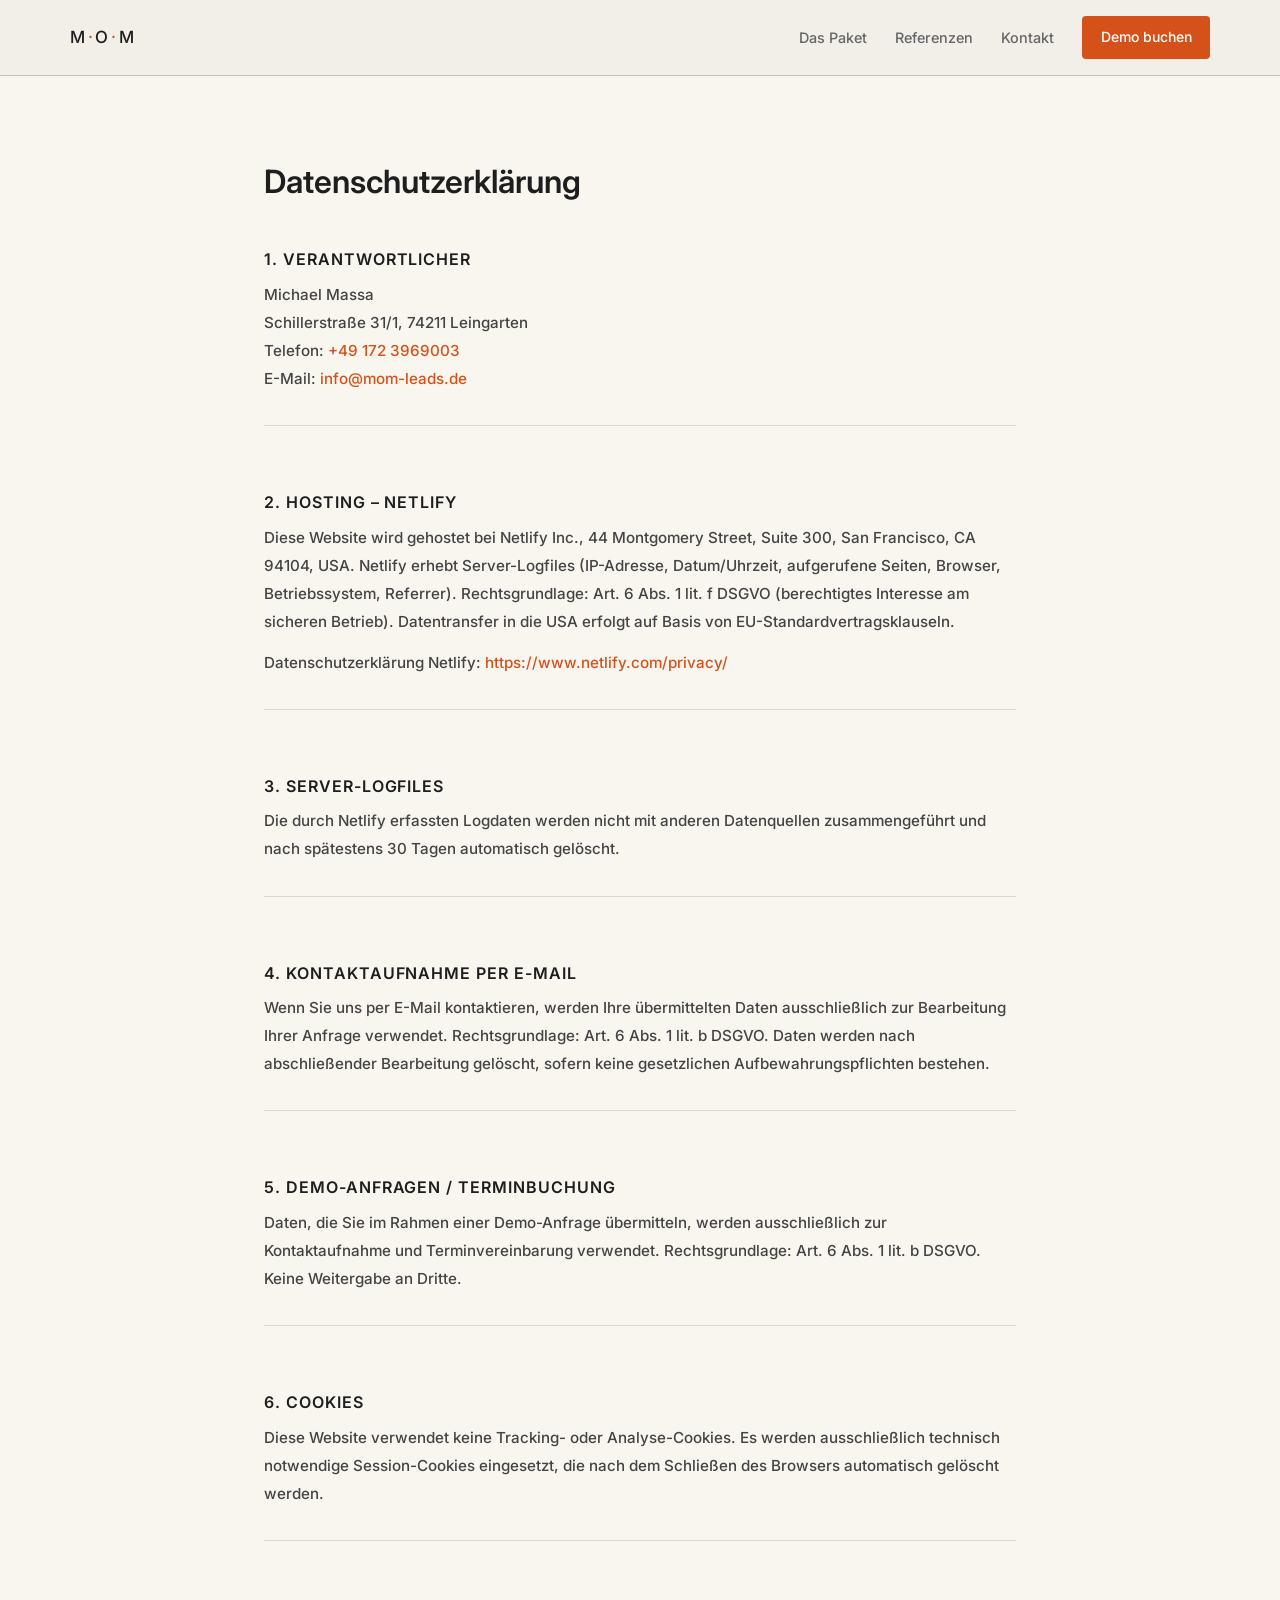
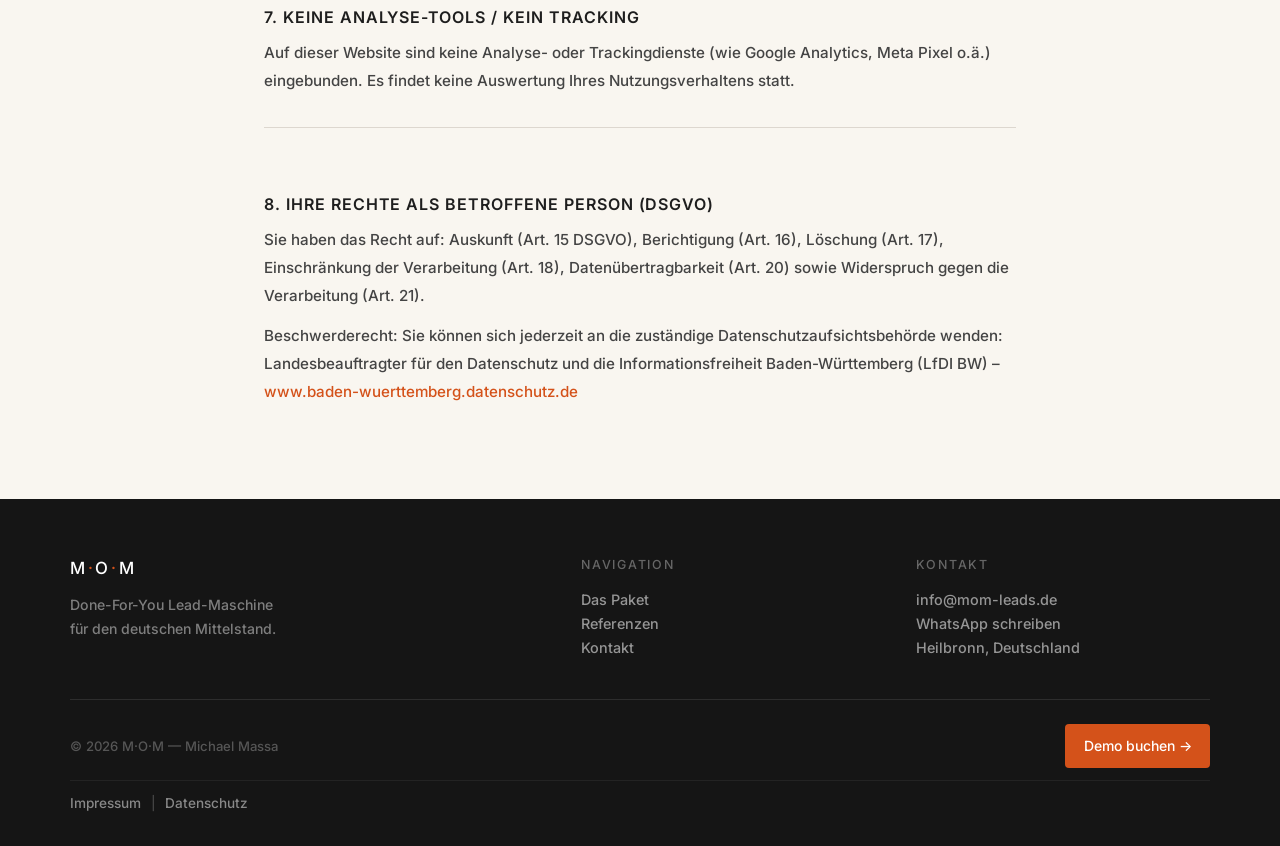
==== datenschutz.html @ 963366c9 "legal: impressum und datenschutz hinzugefuegt" ====
<!DOCTYPE html>
<html lang="de">
<head>
  <meta charset="UTF-8">
  <meta name="viewport" content="width=device-width, initial-scale=1.0">
  <title>Datenschutzerklärung – M·O·M Lead-Maschine</title>
  <meta name="robots" content="noindex, nofollow">
  <link href="https://fonts.googleapis.com/css2?family=Inter:wght@400;500;600;700;800&display=swap" rel="stylesheet">
  <link rel="stylesheet" href="css/main.css">
  <style>
    body { background: #F9F6F0; }
    .legal-wrap {
      max-width: 800px;
      margin: 0 auto;
      padding: 80px 1.5rem 80px;
    }
    .legal-wrap h1 {
      font-size: 2rem;
      font-weight: 600;
      color: #1E1E1E;
      margin: 0 0 2.5rem;
    }
    .legal-wrap h2 {
      font-size: 1rem;
      font-weight: 600;
      color: #1E1E1E;
      margin: 2rem 0 0.5rem;
      text-transform: uppercase;
      letter-spacing: 0.06em;
    }
    .legal-wrap p {
      color: #444;
      font-size: 0.95rem;
      line-height: 1.85;
      margin: 0 0 0.75rem;
    }
    .legal-wrap a {
      color: #D4521A;
      text-decoration: none;
    }
    .legal-wrap a:hover {
      text-decoration: underline;
    }
    .legal-block {
      border-top: 0.5px solid #DDD7CF;
      padding-top: 2rem;
      margin-top: 2rem;
    }
  </style>
</head>
<body>
  <header>
    <div class="container nav-inner">
      <a href="index.html" class="brand">M<span class="dot">·</span>O<span class="dot">·</span>M</a>
      <nav class="nav-links" aria-label="Hauptnavigation">
        <a href="leistungen.html">Das Paket</a>
        <a href="projekte.html">Referenzen</a>
        <a href="kontakt.html">Kontakt</a>
        <a href="kontakt.html" class="nav-button">Demo buchen</a>
      </nav>
      <button class="hamburger" aria-label="Menü öffnen" aria-expanded="false">
        <span></span><span></span><span></span>
      </button>
    </div>
  </header>

  <main>
    <div class="legal-wrap">
      <h1>Datenschutzerklärung</h1>

      <div class="legal-block" style="border-top: none; padding-top: 0; margin-top: 0;">
        <h2>1. Verantwortlicher</h2>
        <p>
          Michael Massa<br>
          Schillerstraße 31/1, 74211 Leingarten<br>
          Telefon: <a href="tel:+491723969003">+49 172 3969003</a><br>
          E-Mail: <a href="mailto:info@mom-leads.de">info@mom-leads.de</a>
        </p>
      </div>

      <div class="legal-block">
        <h2>2. Hosting – Netlify</h2>
        <p>Diese Website wird gehostet bei Netlify Inc., 44 Montgomery Street, Suite 300, San Francisco, CA 94104, USA. Netlify erhebt Server-Logfiles (IP-Adresse, Datum/Uhrzeit, aufgerufene Seiten, Browser, Betriebssystem, Referrer). Rechtsgrundlage: Art. 6 Abs. 1 lit. f DSGVO (berechtigtes Interesse am sicheren Betrieb). Datentransfer in die USA erfolgt auf Basis von EU-Standardvertragsklauseln.</p>
        <p>Datenschutzerklärung Netlify: <a href="https://www.netlify.com/privacy/" target="_blank" rel="noopener noreferrer">https://www.netlify.com/privacy/</a></p>
      </div>

      <div class="legal-block">
        <h2>3. Server-Logfiles</h2>
        <p>Die durch Netlify erfassten Logdaten werden nicht mit anderen Datenquellen zusammengeführt und nach spätestens 30 Tagen automatisch gelöscht.</p>
      </div>

      <div class="legal-block">
        <h2>4. Kontaktaufnahme per E-Mail</h2>
        <p>Wenn Sie uns per E-Mail kontaktieren, werden Ihre übermittelten Daten ausschließlich zur Bearbeitung Ihrer Anfrage verwendet. Rechtsgrundlage: Art. 6 Abs. 1 lit. b DSGVO. Daten werden nach abschließender Bearbeitung gelöscht, sofern keine gesetzlichen Aufbewahrungspflichten bestehen.</p>
      </div>

      <div class="legal-block">
        <h2>5. Demo-Anfragen / Terminbuchung</h2>
        <p>Daten, die Sie im Rahmen einer Demo-Anfrage übermitteln, werden ausschließlich zur Kontaktaufnahme und Terminvereinbarung verwendet. Rechtsgrundlage: Art. 6 Abs. 1 lit. b DSGVO. Keine Weitergabe an Dritte.</p>
      </div>

      <div class="legal-block">
        <h2>6. Cookies</h2>
        <p>Diese Website verwendet keine Tracking- oder Analyse-Cookies. Es werden ausschließlich technisch notwendige Session-Cookies eingesetzt, die nach dem Schließen des Browsers automatisch gelöscht werden.</p>
      </div>

      <div class="legal-block">
        <h2>7. Keine Analyse-Tools / kein Tracking</h2>
        <p>Auf dieser Website sind keine Analyse- oder Trackingdienste (wie Google Analytics, Meta Pixel o.ä.) eingebunden. Es findet keine Auswertung Ihres Nutzungsverhaltens statt.</p>
      </div>

      <div class="legal-block">
        <h2>8. Ihre Rechte als betroffene Person (DSGVO)</h2>
        <p>Sie haben das Recht auf: Auskunft (Art. 15 DSGVO), Berichtigung (Art. 16), Löschung (Art. 17), Einschränkung der Verarbeitung (Art. 18), Datenübertragbarkeit (Art. 20) sowie Widerspruch gegen die Verarbeitung (Art. 21).</p>
        <p>Beschwerderecht: Sie können sich jederzeit an die zuständige Datenschutzaufsichtsbehörde wenden: Landesbeauftragter für den Datenschutz und die Informationsfreiheit Baden-Württemberg (LfDI BW) – <a href="https://www.baden-wuerttemberg.datenschutz.de" target="_blank" rel="noopener noreferrer">www.baden-wuerttemberg.datenschutz.de</a></p>
      </div>
    </div>
  </main>

  <footer class="site-footer">
    <div class="container">
      <div class="footer-grid">
        <div class="footer-brand">
          <a href="index.html" class="brand">M<span class="dot">·</span>O<span class="dot">·</span>M</a>
          <p>Done-For-You Lead-Maschine<br>für den deutschen Mittelstand.</p>
        </div>
        <div class="footer-col">
          <h4>Navigation</h4>
          <a href="leistungen.html">Das Paket</a>
          <a href="projekte.html">Referenzen</a>
          <a href="kontakt.html">Kontakt</a>
        </div>
        <div class="footer-col">
          <h4>Kontakt</h4>
          <a href="mailto:info@mom-leads.de">info@mom-leads.de</a>
          <a href="https://wa.me/TODO" target="_blank" rel="noopener noreferrer" data-todo="wa-nummer">WhatsApp schreiben</a>
          <p>Heilbronn, Deutschland</p>
        </div>
      </div>
      <div class="footer-bottom">
        <p>© 2026 M·O·M — Michael Massa</p>
        <a href="kontakt.html" class="footer-cta">Demo buchen →</a>
      </div>
      <div class="footer-legal">
        <a href="impressum.html">Impressum</a>
        <span>|</span>
        <a href="datenschutz.html">Datenschutz</a>
      </div>
    </div>
  </footer>

  <script src="js/main.js"></script>
</body>
</html>
---- css/main.css ----
:root {
  color-scheme: light;
  font-family: 'Inter', system-ui, -apple-system, sans-serif;
  font-weight: 500;
  color: #1A1A1A;
  background: #F2EEE8;
}

*, *::before, *::after {
  box-sizing: border-box;
  margin: 0;
  padding: 0;
}

html {
  scroll-behavior: smooth;
}

body {
  color: #1A1A1A;
  line-height: 1.6;
  background: #F2EEE8;
  min-height: 100vh;
  display: flex;
  flex-direction: column;
}

main {
  flex: 1;
}

a {
  color: inherit;
  text-decoration: none;
}

button {
  font-family: inherit;
  font-weight: 500;
  border: none;
  outline: none;
  cursor: pointer;
}

input, textarea, select {
  font-family: inherit;
  font-weight: 500;
}

.container {
  width: min(1140px, calc(100% - 3rem));
  margin: 0 auto;
}

/* ── Navigation ─────────────────────────────────────── */

header {
  position: sticky;
  top: 0;
  z-index: 100;
  background: #F2EEE8;
  border-bottom: 0.5px solid #C8C0B4;
  transition: backdrop-filter 0.35s ease, background 0.35s ease;
}

header.scrolled {
  backdrop-filter: blur(14px);
  -webkit-backdrop-filter: blur(14px);
  background: rgba(242, 238, 232, 0.96);
}

.nav-inner {
  display: flex;
  align-items: center;
  justify-content: space-between;
  gap: 1rem;
  padding: 1rem 0;
}

.brand {
  font-size: 1.05rem;
  font-weight: 500;
  letter-spacing: 0.16em;
  display: inline-flex;
  align-items: center;
  color: #1E1E1E;
  text-decoration: none;
  transition: color 0.35s ease;
}

.brand .dot {
  color: #D4521A;
}

.nav-links {
  display: flex;
  align-items: center;
  gap: 1.75rem;
}

.nav-links a {
  color: #666;
  font-size: 0.9rem;
  font-weight: 500;
  transition: color 0.2s ease;
}

.nav-links a:hover {
  color: #1A1A1A;
}

.nav-links a.active {
  color: #1A1A1A;
}

.nav-button {
  background: #D4521A !important;
  color: #ffffff !important;
  border-radius: 4px !important;
  padding: 0.65rem 1.15rem !important;
  font-size: 0.875rem !important;
  font-weight: 500 !important;
  display: inline-block !important;
  transition: opacity 0.2s ease !important;
}

.nav-button:hover {
  opacity: 0.85 !important;
  color: #ffffff !important;
}

/* Hamburger */
.hamburger {
  display: none;
  flex-direction: column;
  gap: 5px;
  cursor: pointer;
  padding: 4px;
  background: none;
  border: none;
}

.hamburger span {
  display: block;
  width: 22px;
  height: 1.5px;
  background: #1E1E1E;
  border-radius: 2px;
  transition: background 0.35s ease;
}

/* ── Fade-up animation ──────────────────────────────── */

.fade-up {
  opacity: 0;
  transform: translateY(18px);
  transition: opacity 0.65s ease, transform 0.65s ease;
}

.fade-up.visible {
  opacity: 1;
  transform: translateY(0);
}

/* ── Shared page hero ───────────────────────────────── */

.page-hero {
  display: grid;
  grid-template-columns: 1fr 1fr;
  gap: 3rem;
  align-items: center;
  min-height: 38vh;
  padding: 4rem 0 3rem;
}

.page-hero h1 {
  margin: 0;
  font-size: 40px;
  font-weight: 500;
  line-height: 1.15;
}

.eyebrow {
  text-transform: uppercase;
  letter-spacing: 0.18em;
  color: #D4521A;
  margin: 0 0 0.9rem;
  font-size: 0.78rem;
  font-weight: 500;
}

.page-copy {
  color: #666;
  font-size: 1rem;
  line-height: 1.85;
  margin: 0;
}

/* ── Footer ─────────────────────────────────────────── */

.site-footer {
  background: #151515;
  border-top: none;
  padding: 3.5rem 0 2rem;
  margin-top: 0;
}

.footer-grid {
  display: grid;
  grid-template-columns: 1.6fr 1fr 1fr;
  gap: 2.5rem;
  padding-bottom: 2.5rem;
  border-bottom: 0.5px solid rgba(255, 255, 255, 0.1);
  margin-bottom: 1.5rem;
}

.footer-brand {
  display: flex;
  flex-direction: column;
  gap: 0.75rem;
}

.footer-brand .brand {
  color: #ffffff;
}

.footer-brand p {
  color: rgba(255, 255, 255, 0.45);
  font-size: 0.88rem;
  line-height: 1.7;
}

.footer-col h4 {
  font-size: 0.78rem;
  font-weight: 500;
  text-transform: uppercase;
  letter-spacing: 0.14em;
  color: rgba(255, 255, 255, 0.35);
  margin-bottom: 0.85rem;
}

.footer-col a,
.footer-col p {
  display: block;
  color: rgba(255, 255, 255, 0.55);
  font-size: 0.9rem;
  line-height: 1.65;
  transition: color 0.2s ease;
}

.footer-col a:hover {
  color: #ffffff;
}

.footer-bottom {
  display: flex;
  align-items: center;
  justify-content: space-between;
  gap: 1rem;
  flex-wrap: wrap;
}

.footer-bottom > p {
  color: rgba(255, 255, 255, 0.28);
  font-size: 0.82rem;
}

.footer-cta {
  background: #D4521A !important;
  color: #ffffff !important;
  border-radius: 4px !important;
  padding: 0.65rem 1.15rem !important;
  font-size: 0.875rem !important;
  font-weight: 500 !important;
  display: inline-block !important;
  transition: opacity 0.2s ease !important;
}

.footer-cta:hover {
  opacity: 0.85 !important;
}

.footer-legal {
  display: flex;
  gap: 0.6rem;
  align-items: center;
  margin-top: 12px;
  padding-top: 0.75rem;
  border-top: 0.5px solid rgba(255, 255, 255, 0.06);
}

.footer-legal a {
  color: #888;
  font-size: 0.85rem;
  text-decoration: none;
  transition: color 0.2s ease;
}

.footer-legal a:hover {
  color: #D4521A;
}

.footer-legal span {
  color: rgba(255, 255, 255, 0.2);
  font-size: 0.85rem;
}

/* ── Mobile ─────────────────────────────────────────── */

@media (max-width: 768px) {
  .hamburger {
    display: flex;
  }

  .nav-links {
    display: none;
    position: fixed;
    top: 0;
    left: 0;
    right: 0;
    bottom: 0;
    background: #151515;
    flex-direction: column;
    align-items: center;
    justify-content: center;
    gap: 1.75rem;
    z-index: 99;
  }

  .nav-links.open {
    display: flex;
  }

  .nav-links a:not(.nav-button) {
    font-size: 1.35rem;
    color: rgba(255, 255, 255, 0.75) !important;
  }

  .nav-links a:not(.nav-button):hover {
    color: #ffffff !important;
  }

  .footer-grid {
    grid-template-columns: 1fr;
    gap: 2rem;
  }
}
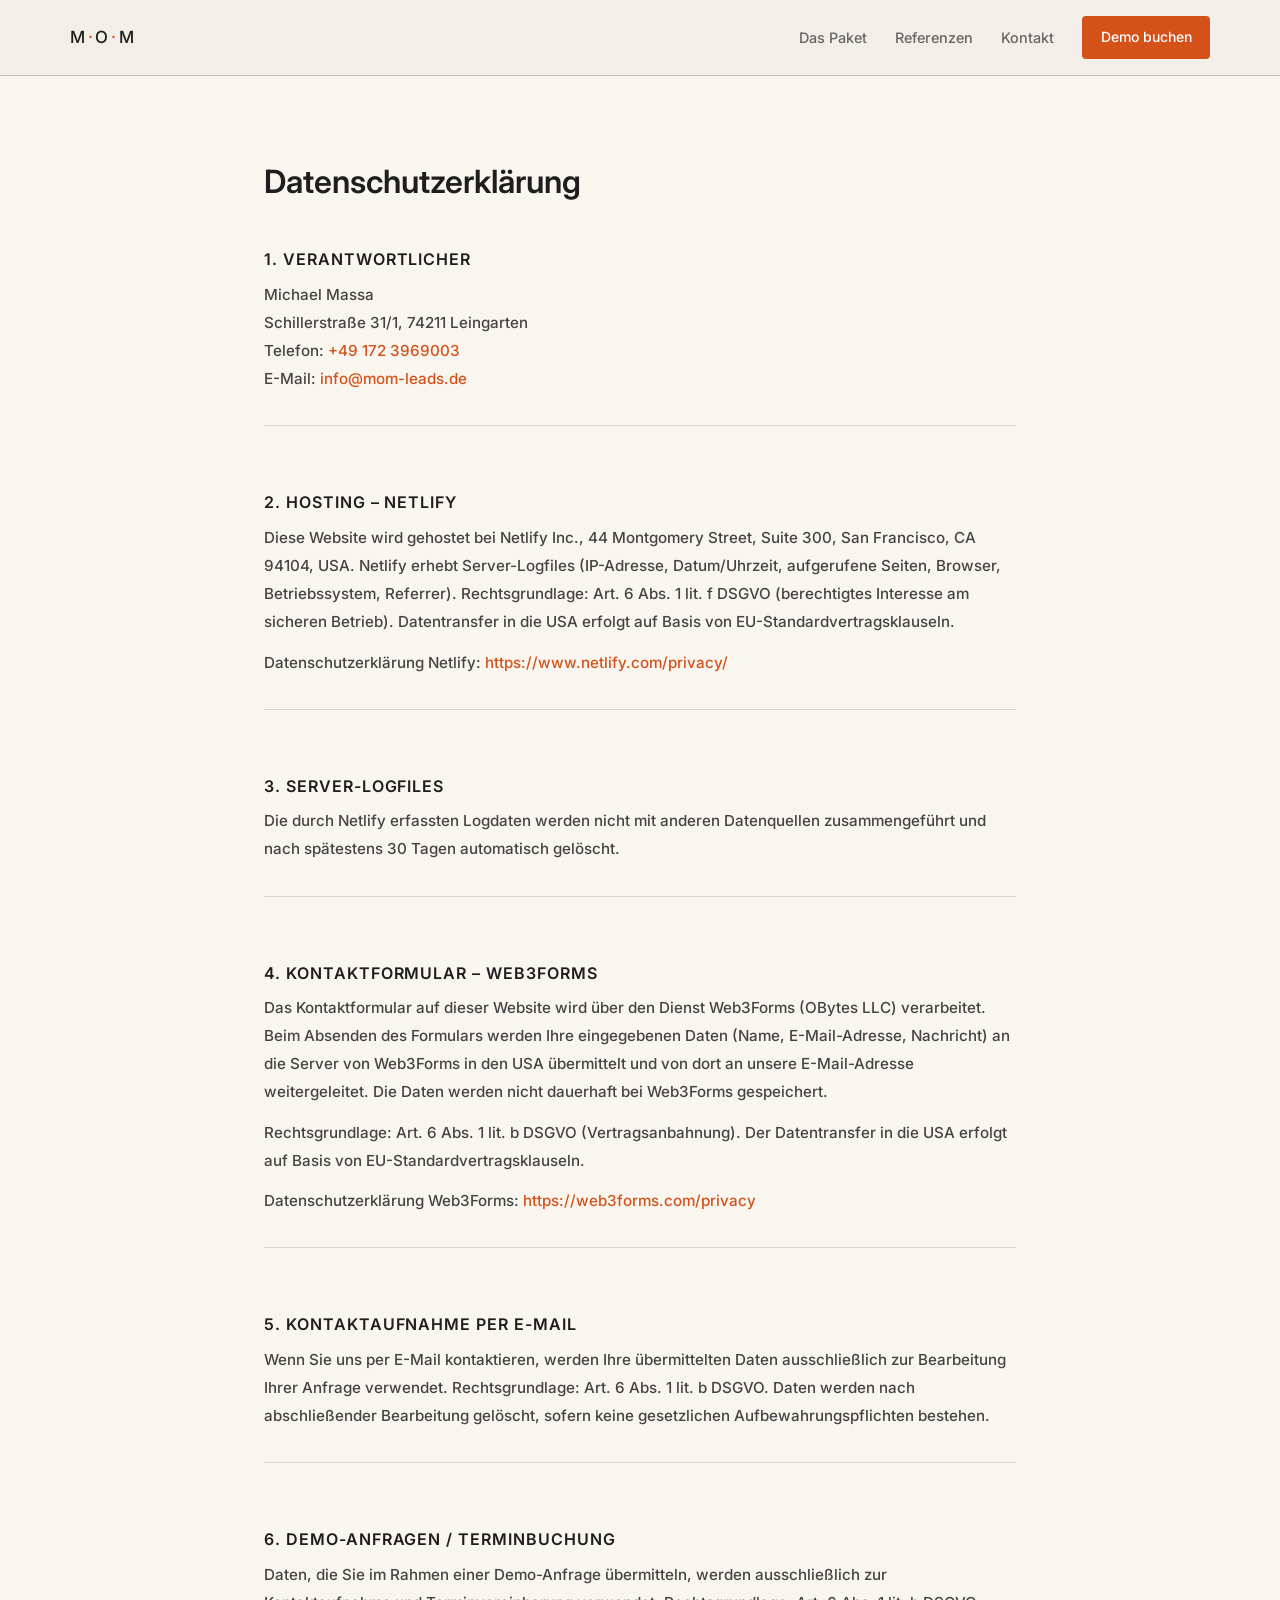
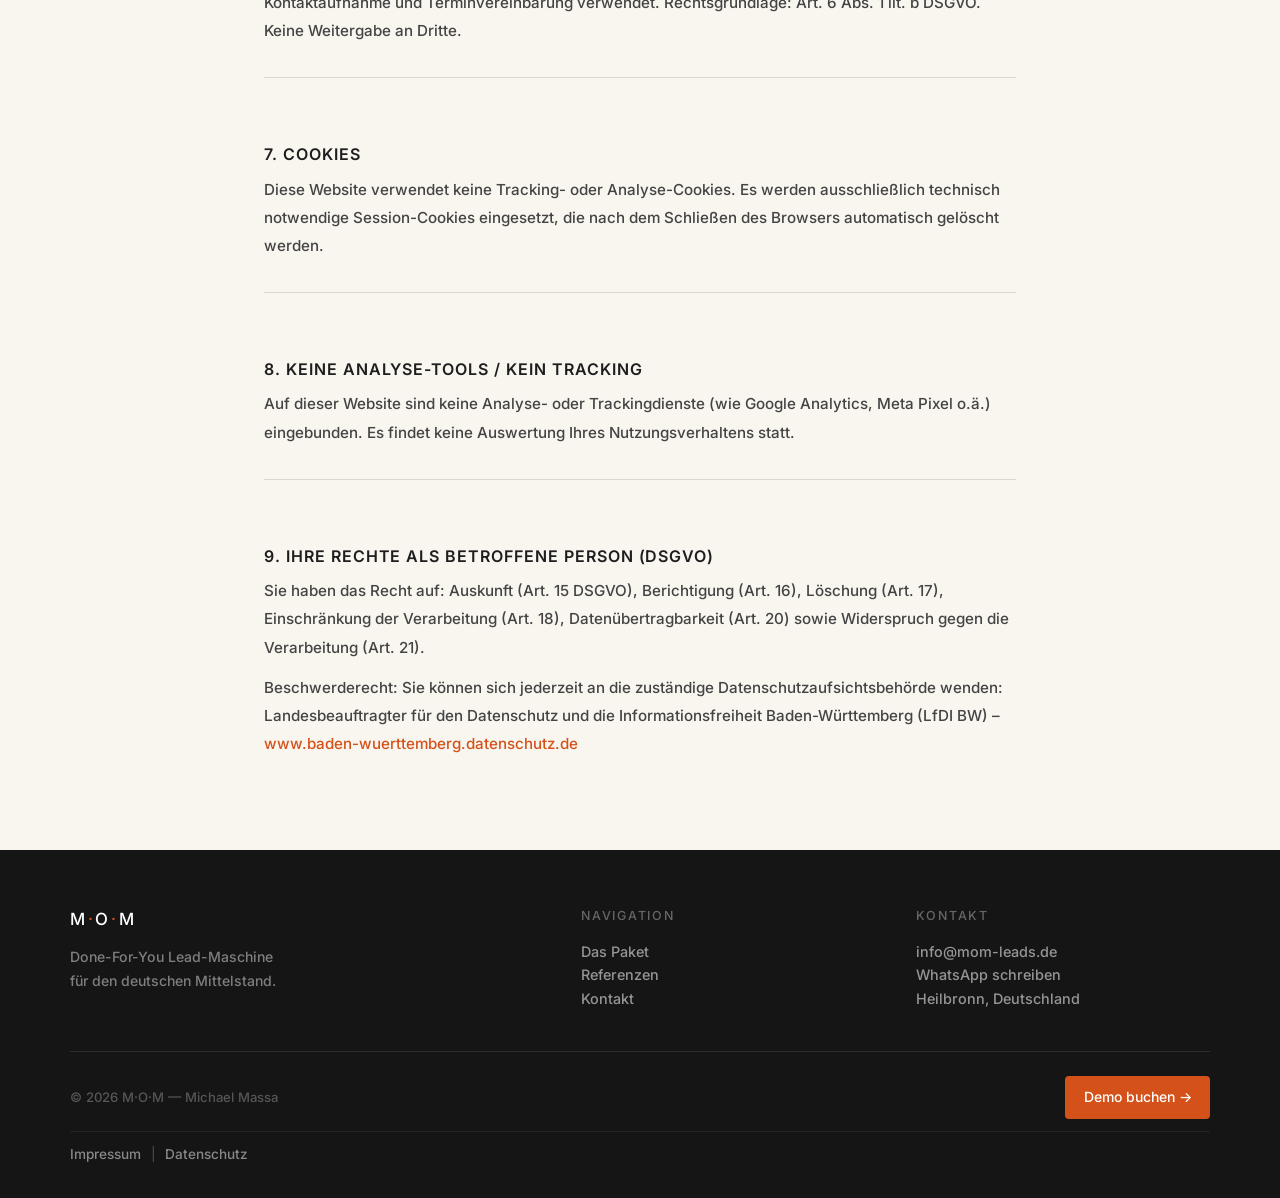
==== commit d3b08b80: "Phase 5+6: Impressum, Datenschutz, Security Headers" ====
--- a/datenschutz.html
+++ b/datenschutz.html
@@ -90,27 +90,34 @@
       </div>
 
       <div class="legal-block">
-        <h2>4. Kontaktaufnahme per E-Mail</h2>
+        <h2>4. Kontaktformular – Web3Forms</h2>
+        <p>Das Kontaktformular auf dieser Website wird über den Dienst Web3Forms (OBytes LLC) verarbeitet. Beim Absenden des Formulars werden Ihre eingegebenen Daten (Name, E-Mail-Adresse, Nachricht) an die Server von Web3Forms in den USA übermittelt und von dort an unsere E-Mail-Adresse weitergeleitet. Die Daten werden nicht dauerhaft bei Web3Forms gespeichert.</p>
+        <p>Rechtsgrundlage: Art. 6 Abs. 1 lit. b DSGVO (Vertragsanbahnung). Der Datentransfer in die USA erfolgt auf Basis von EU-Standardvertragsklauseln.</p>
+        <p>Datenschutzerklärung Web3Forms: <a href="https://web3forms.com/privacy" target="_blank" rel="noopener noreferrer">https://web3forms.com/privacy</a></p>
+      </div>
+
+      <div class="legal-block">
+        <h2>5. Kontaktaufnahme per E-Mail</h2>
         <p>Wenn Sie uns per E-Mail kontaktieren, werden Ihre übermittelten Daten ausschließlich zur Bearbeitung Ihrer Anfrage verwendet. Rechtsgrundlage: Art. 6 Abs. 1 lit. b DSGVO. Daten werden nach abschließender Bearbeitung gelöscht, sofern keine gesetzlichen Aufbewahrungspflichten bestehen.</p>
       </div>
 
       <div class="legal-block">
-        <h2>5. Demo-Anfragen / Terminbuchung</h2>
+        <h2>6. Demo-Anfragen / Terminbuchung</h2>
         <p>Daten, die Sie im Rahmen einer Demo-Anfrage übermitteln, werden ausschließlich zur Kontaktaufnahme und Terminvereinbarung verwendet. Rechtsgrundlage: Art. 6 Abs. 1 lit. b DSGVO. Keine Weitergabe an Dritte.</p>
       </div>
 
       <div class="legal-block">
-        <h2>6. Cookies</h2>
+        <h2>7. Cookies</h2>
         <p>Diese Website verwendet keine Tracking- oder Analyse-Cookies. Es werden ausschließlich technisch notwendige Session-Cookies eingesetzt, die nach dem Schließen des Browsers automatisch gelöscht werden.</p>
       </div>
 
       <div class="legal-block">
-        <h2>7. Keine Analyse-Tools / kein Tracking</h2>
+        <h2>8. Keine Analyse-Tools / kein Tracking</h2>
         <p>Auf dieser Website sind keine Analyse- oder Trackingdienste (wie Google Analytics, Meta Pixel o.ä.) eingebunden. Es findet keine Auswertung Ihres Nutzungsverhaltens statt.</p>
       </div>
 
       <div class="legal-block">
-        <h2>8. Ihre Rechte als betroffene Person (DSGVO)</h2>
+        <h2>9. Ihre Rechte als betroffene Person (DSGVO)</h2>
         <p>Sie haben das Recht auf: Auskunft (Art. 15 DSGVO), Berichtigung (Art. 16), Löschung (Art. 17), Einschränkung der Verarbeitung (Art. 18), Datenübertragbarkeit (Art. 20) sowie Widerspruch gegen die Verarbeitung (Art. 21).</p>
         <p>Beschwerderecht: Sie können sich jederzeit an die zuständige Datenschutzaufsichtsbehörde wenden: Landesbeauftragter für den Datenschutz und die Informationsfreiheit Baden-Württemberg (LfDI BW) – <a href="https://www.baden-wuerttemberg.datenschutz.de" target="_blank" rel="noopener noreferrer">www.baden-wuerttemberg.datenschutz.de</a></p>
       </div>
